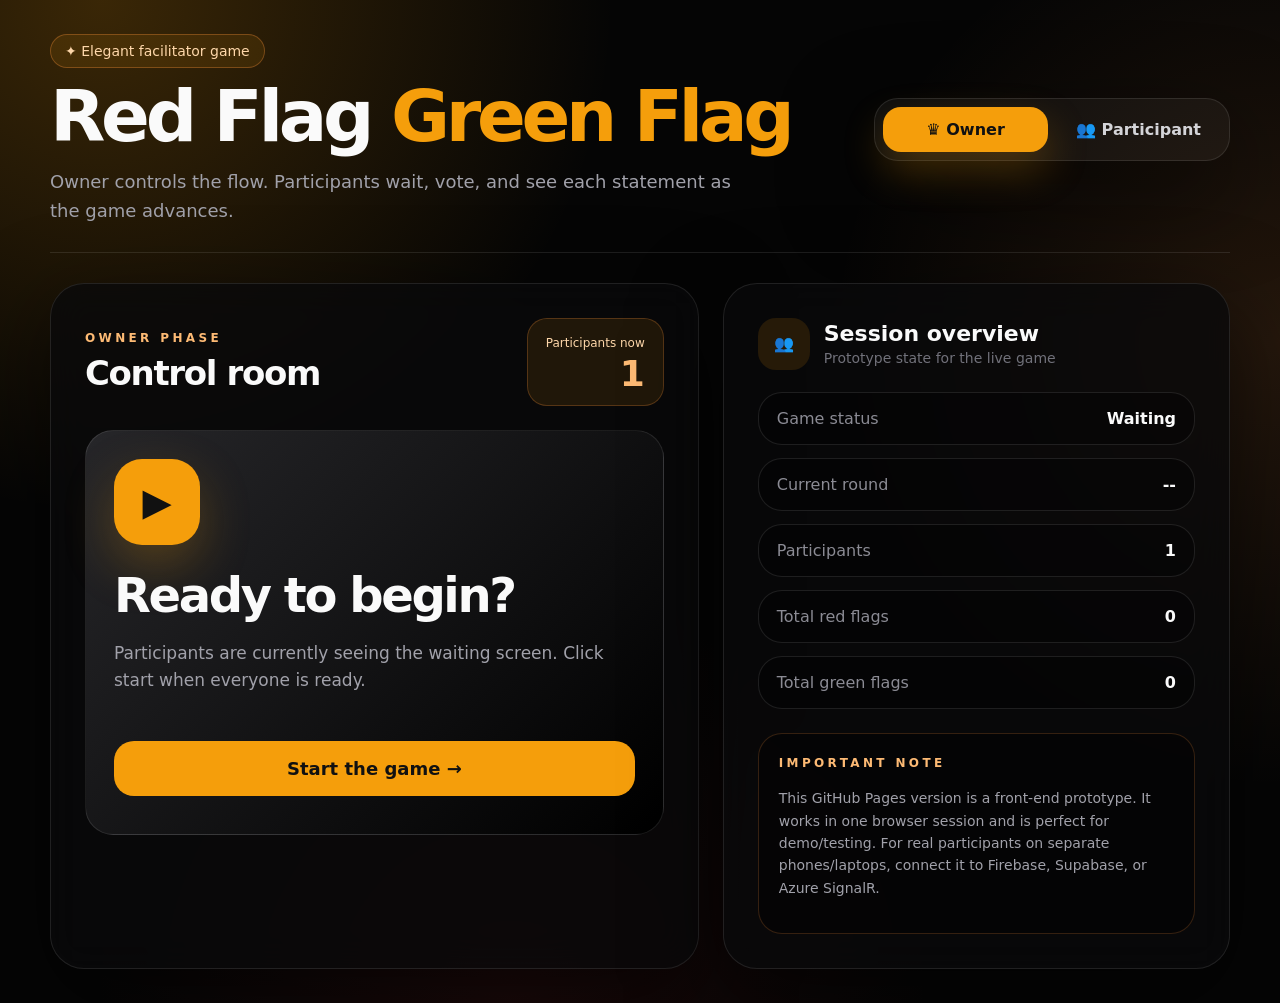
==== index.html @ e6a12ac9 "Add files via upload" ====
<!doctype html>
<html lang="en">
<head>
  <meta charset="UTF-8" />
  <meta name="viewport" content="width=device-width, initial-scale=1.0" />
  <title>Red Flag Green Flag Game</title>
  <meta name="description" content="Elegant red flag green flag facilitator game for owner and participants." />
  <style>
    :root {
      --black: #050505;
      --black-2: #0b0b0f;
      --card: rgba(24, 24, 27, 0.76);
      --border: rgba(255,255,255,0.10);
      --muted: #a1a1aa;
      --text: #fafafa;
      --orange: #f59e0b;
      --orange-2: #fb923c;
      --red: #ef4444;
      --green: #10b981;
      --shadow: 0 30px 90px rgba(0,0,0,.55);
      font-family: Inter, ui-sans-serif, system-ui, -apple-system, BlinkMacSystemFont, "Segoe UI", sans-serif;
    }

    * { box-sizing: border-box; }
    body {
      margin: 0;
      min-height: 100vh;
      color: var(--text);
      background:
        radial-gradient(circle at 8% 0%, rgba(245, 158, 11, .22), transparent 32rem),
        radial-gradient(circle at 100% 34%, rgba(251, 146, 60, .13), transparent 28rem),
        radial-gradient(circle at 40% 100%, rgba(127, 29, 29, .18), transparent 26rem),
        var(--black);
      overflow-x: hidden;
    }

    .shell { width: min(1180px, calc(100% - 32px)); margin: 0 auto; padding: 34px 0; }
    .header {
      display: flex; align-items: center; justify-content: space-between; gap: 24px;
      padding-bottom: 26px; border-bottom: 1px solid var(--border);
    }
    .eyebrow {
      display: inline-flex; align-items: center; gap: 8px; border: 1px solid rgba(251,146,60,.32);
      background: rgba(245,158,11,.10); color: #fed7aa; padding: 8px 14px; border-radius: 999px;
      font-size: 14px; margin-bottom: 14px;
    }
    h1 { margin: 0; font-size: clamp(38px, 6vw, 72px); line-height: .95; letter-spacing: -0.06em; }
    h1 span, .orange { color: var(--orange); }
    .subtitle { max-width: 710px; color: var(--muted); font-size: 18px; line-height: 1.6; margin: 18px 0 0; }

    .role-switch { display: grid; grid-template-columns: 1fr 1fr; gap: 8px; padding: 8px; border: 1px solid var(--border); background: rgba(255,255,255,.04); border-radius: 24px; box-shadow: var(--shadow); }
    button { font: inherit; }
    .role-btn { border: 0; color: #d4d4d8; cursor: pointer; padding: 13px 20px; border-radius: 18px; background: transparent; font-weight: 800; transition: .2s ease; }
    .role-btn.active { background: var(--orange); color: #111; box-shadow: 0 18px 40px rgba(245,158,11,.26); }
    .role-btn:not(.active):hover { background: rgba(255,255,255,.085); }

    .grid { display: grid; grid-template-columns: 1.1fr .86fr; gap: 24px; padding-top: 30px; }
    .panel, .side { border: 1px solid var(--border); background: rgba(9,9,11,.78); backdrop-filter: blur(18px); border-radius: 34px; box-shadow: var(--shadow); padding: clamp(22px, 3vw, 34px); }
    .panel-top { display: flex; align-items: center; justify-content: space-between; gap: 16px; margin-bottom: 24px; }
    .label { text-transform: uppercase; letter-spacing: .28em; color: #fdba74; font-size: 12px; font-weight: 800; }
    h2 { margin: 8px 0 0; font-size: 34px; letter-spacing: -.04em; }
    .count-box { border: 1px solid rgba(251,146,60,.25); background: rgba(245,158,11,.10); border-radius: 20px; padding: 13px 18px; text-align: right; min-width: 130px; }
    .count-box small { color:#fed7aa; font-size:12px; }
    .count-box strong { display:block; color:#fdba74; font-size:36px; line-height:1; margin-top:5px; }

    .stage { min-height: 405px; border: 1px solid var(--border); background: linear-gradient(135deg, rgba(39,39,42,.98), rgba(0,0,0,.95)); border-radius: 28px; padding: 28px; }
    .center { display:flex; flex-direction:column; align-items:center; justify-content:center; text-align:center; }
    .icon-tile { width: 86px; height: 86px; border-radius: 28px; display:grid; place-items:center; background: rgba(245,158,11,.13); border:1px solid rgba(251,146,60,.28); color:#fdba74; font-size: 38px; margin-bottom: 22px; }
    .play-tile { background: var(--orange); color: #111; border: 0; box-shadow: 0 20px 50px rgba(245,158,11,.25); }
    .stage h3 { margin: 0; font-size: clamp(30px, 4vw, 48px); letter-spacing: -.05em; }
    .stage p { color: var(--muted); line-height: 1.6; font-size: 17px; }
    .primary, .ghost { width: 100%; display:inline-flex; align-items:center; justify-content:center; gap:10px; cursor:pointer; border-radius:20px; padding: 17px 22px; font-weight: 900; font-size:18px; transition:.2s ease; }
    .primary { background: var(--orange); color:#111; border:0; margin-top: 30px; }
    .primary:hover { background:#fbbf24; transform: translateY(-1px); box-shadow: 0 20px 50px rgba(245,158,11,.25); }
    .ghost { margin-top: 22px; background: rgba(245,158,11,.09); color:#fed7aa; border:1px solid rgba(251,146,60,.34); }
    .ghost:hover { background: var(--orange); color:#111; }

    .round-row { display:flex; align-items:center; justify-content:space-between; gap:12px; margin-bottom:18px; }
    .pill { border-radius:999px; background: rgba(255,255,255,.08); color:#d4d4d8; padding: 9px 14px; font-size:14px; }
    .pill.orange { border:1px solid rgba(251,146,60,.28); background:rgba(245,158,11,.09); color:#fed7aa; }
    .statement { border:1px solid rgba(251,146,60,.20); background:#030303; border-radius:26px; padding:26px; box-shadow: inset 0 1px 30px rgba(245,158,11,.06); }
    .statement h3 { margin-top: 12px; font-size: clamp(25px, 3vw, 36px); line-height:1.15; }

    .vote-grid { display:grid; grid-template-columns: 1fr 1fr; gap:16px; margin-top: 20px; }
    .flag-btn, .metric, .result-card, .info-row, .join-card { border:1px solid var(--border); background: rgba(255,255,255,.035); border-radius:24px; padding:20px; }
    .flag-btn { text-align:left; color:white; cursor:pointer; transition:.2s ease; min-height:170px; }
    .flag-btn:hover:not(:disabled) { border-color:rgba(251,146,60,.45); background:rgba(245,158,11,.10); transform: translateY(-2px); }
    .flag-btn:disabled { cursor:not-allowed; opacity:.76; }
    .flag-btn.selected-red { border-color: rgba(248,113,113,.65); background: rgba(239,68,68,.18); box-shadow:0 20px 50px rgba(127,29,29,.22); opacity:1; }
    .flag-btn.selected-green { border-color: rgba(52,211,153,.65); background: rgba(16,185,129,.18); box-shadow:0 20px 50px rgba(6,95,70,.22); opacity:1; }
    .flag-icon { width:55px; height:55px; display:grid; place-items:center; border-radius:18px; margin-bottom:16px; font-size:27px; }
    .red .flag-icon { color:#fca5a5; background:rgba(239,68,68,.14); }
    .green .flag-icon { color:#6ee7b7; background:rgba(16,185,129,.14); }
    .flag-btn strong { display:block; font-size:25px; }
    .flag-btn small { display:block; color: var(--muted); margin-top:8px; line-height:1.5; }

    .bar { height:12px; background:rgba(255,255,255,.10); border-radius:999px; overflow:hidden; margin-top:12px; }
    .bar div { height:100%; border-radius:999px; transition: width .25s ease; }
    .bar .red-fill { background:var(--red); }
    .bar .green-fill { background:var(--green); }
    .metric-top { display:flex; justify-content:space-between; align-items:center; font-weight:800; }
    .metric-top strong { font-size:29px; }

    .join-card { margin-bottom: 22px; }
    .join-card label { display:block; color:var(--muted); font-size:14px; margin-bottom:9px; }
    .join-row { display:flex; gap:10px; }
    input { min-width: 0; flex:1; border-radius:18px; border:1px solid var(--border); outline:0; color:white; background:black; padding:14px 16px; font:inherit; }
    input:focus { border-color: rgba(251,146,60,.45); box-shadow: 0 0 0 4px rgba(245,158,11,.15); }
    .join-row button { border:0; border-radius:18px; background:var(--orange); color:#111; font-weight:900; padding:0 18px; cursor:pointer; }
    .notice { margin-top:18px; border:1px solid rgba(251,146,60,.20); background:rgba(245,158,11,.10); color:#ffedd5; padding:14px; border-radius:20px; text-align:center; }

    .result-grid { display:grid; grid-template-columns: 1fr 1fr; gap:18px; margin-top:26px; }
    .result-card.red { border-color:rgba(248,113,113,.22); background:rgba(239,68,68,.10); }
    .result-card.green { border-color:rgba(52,211,153,.22); background:rgba(16,185,129,.10); }
    .percent { font-size: clamp(52px, 7vw, 82px); line-height:1; font-weight:1000; letter-spacing:-.08em; margin:12px 0; }
    .red .percent { color:#fca5a5; }
    .green .percent { color:#6ee7b7; }

    .side h3 { margin: 0; font-size: 22px; }
    .side-title { display:flex; gap:14px; align-items:center; margin-bottom:22px; }
    .side-icon { width:52px; height:52px; border-radius:18px; display:grid; place-items:center; color:#fdba74; background:rgba(245,158,11,.13); }
    .info { display:grid; gap:13px; }
    .info-row { display:flex; justify-content:space-between; gap:14px; align-items:center; padding:16px 18px; background:rgba(0,0,0,.30); }
    .info-row span:first-child { color:#8b8b94; }
    .info-row span:last-child { font-weight:900; }
    .note { margin-top:24px; border:1px solid rgba(251,146,60,.20); background:rgba(0,0,0,.35); border-radius:24px; padding:20px; color:var(--muted); line-height:1.6; font-size:14px; }
    .hidden { display:none !important; }

    @media (max-width: 900px) {
      .header, .grid { grid-template-columns: 1fr; display:grid; }
      .role-switch { width:100%; }
      .vote-grid, .result-grid { grid-template-columns:1fr; }
      .round-row { flex-direction:column; align-items:flex-start; }
    }
  </style>
</head>
<body>
  <main class="shell">
    <header class="header">
      <div>
        <div class="eyebrow">✦ Elegant facilitator game</div>
        <h1>Red Flag <span>Green Flag</span></h1>
        <p class="subtitle">Owner controls the flow. Participants wait, vote, and see each statement as the game advances.</p>
      </div>
      <div class="role-switch" aria-label="Choose view">
        <button id="ownerRole" class="role-btn active" type="button">♛ Owner</button>
        <button id="participantRole" class="role-btn" type="button">👥 Participant</button>
      </div>
    </header>

    <section class="grid">
      <section class="panel">
        <div class="panel-top">
          <div>
            <div id="phaseLabel" class="label">Owner phase</div>
            <h2 id="phaseTitle">Control room</h2>
          </div>
          <div class="count-box">
            <small>Participants now</small>
            <strong id="participantCount">1</strong>
          </div>
        </div>

        <div id="ownerView">
          <div id="ownerWaiting" class="stage">
            <div class="icon-tile play-tile">▶</div>
            <h3>Ready to begin?</h3>
            <p>Participants are currently seeing the waiting screen. Click start when everyone is ready.</p>
            <button id="startBtn" class="primary" type="button">Start the game →</button>
          </div>

          <div id="ownerPlaying" class="stage hidden"></div>
          <div id="ownerResults" class="stage hidden"></div>
        </div>

        <div id="participantView" class="hidden">
          <div class="join-card">
            <label for="participantName">Participant name</label>
            <div class="join-row">
              <input id="participantName" value="Participant 1" placeholder="Enter your name" />
              <button id="joinBtn" type="button">Join</button>
            </div>
          </div>

          <div id="participantWaiting" class="stage center">
            <div class="icon-tile">⚑</div>
            <h3>Wait to start the game</h3>
            <p>The owner will start shortly. Keep this screen open and get ready to vote.</p>
          </div>

          <div id="participantPlaying" class="stage hidden"></div>
          <div id="participantResults" class="stage hidden"></div>
        </div>
      </section>

      <aside class="side">
        <div class="side-title">
          <div class="side-icon">👥</div>
          <div>
            <h3>Session overview</h3>
            <p style="margin:4px 0 0;color:#71717a;font-size:14px;">Prototype state for the live game</p>
          </div>
        </div>
        <div class="info">
          <div class="info-row"><span>Game status</span><span id="statusText">Waiting</span></div>
          <div class="info-row"><span>Current round</span><span id="roundText">--</span></div>
          <div class="info-row"><span>Participants</span><span id="sideParticipants">1</span></div>
          <div class="info-row"><span>Total red flags</span><span id="totalRed">0</span></div>
          <div class="info-row"><span>Total green flags</span><span id="totalGreen">0</span></div>
        </div>
        <div class="note">
          <div class="label">Important note</div>
          <p>This GitHub Pages version is a front-end prototype. It works in one browser session and is perfect for demo/testing. For real participants on separate phones/laptops, connect it to Firebase, Supabase, or Azure SignalR.</p>
        </div>
      </aside>
    </section>
  </main>

  <script>
    const statements = [
      "A teammate consistently delivers great work, but rarely communicates progress until the deadline.",
      "A customer asks for a shortcut that saves time but skips an important quality check.",
      "A participant dominates the discussion and answers before others get a chance to speak.",
      "A project is moving fast, but the team has not documented the key decisions yet."
    ];

    const state = {
      role: "owner",
      phase: "waiting",
      currentIndex: 0,
      participants: [{ id: 1, name: "Participant 1", active: true }],
      activeParticipantId: 1,
      votes: statements.map(() => ({ red: 0, green: 0 })),
      votedRounds: {}
    };

    const $ = (id) => document.getElementById(id);

    function totals() {
      return state.votes.reduce((acc, round) => {
        acc.red += round.red;
        acc.green += round.green;
        return acc;
      }, { red: 0, green: 0 });
    }

    function currentVote() { return state.votes[state.currentIndex] || { red: 0, green: 0 }; }
    function voteKey() { return `${state.activeParticipantId}-${state.currentIndex}`; }
    function hasVoted() { return Boolean(state.votedRounds[voteKey()]); }
    function activeParticipants() { return state.participants.filter(p => p.active).length; }
    function pct(value, total) { return total ? Math.round((value / total) * 100) : 0; }

    function setRole(role) {
      state.role = role;
      $("ownerRole").classList.toggle("active", role === "owner");
      $("participantRole").classList.toggle("active", role === "participant");
      render();
    }

    function startGame() {
      state.phase = "playing";
      state.currentIndex = 0;
      state.votes = statements.map(() => ({ red: 0, green: 0 }));
      state.votedRounds = {};
      render();
    }

    function nextStep() {
      if (state.currentIndex < statements.length - 1) state.currentIndex += 1;
      else state.phase = "results";
      render();
    }

    function resetGame() {
      state.phase = "waiting";
      state.currentIndex = 0;
      state.votes = statements.map(() => ({ red: 0, green: 0 }));
      state.votedRounds = {};
      render();
    }

    function joinGame() {
      const input = $("participantName");
      const cleanName = (input.value || "").trim() || `Participant ${state.participants.length + 1}`;
      const existing = state.participants.find(p => p.name.toLowerCase() === cleanName.toLowerCase());
      if (existing) state.activeParticipantId = existing.id;
      else {
        const newParticipant = { id: Date.now(), name: cleanName, active: true };
        state.participants.push(newParticipant);
        state.activeParticipantId = newParticipant.id;
      }
      input.value = cleanName;
      render();
    }

    function submitVote(flag) {
      if (state.phase !== "playing" || hasVoted()) return;
      state.votes[state.currentIndex][flag] += 1;
      state.votedRounds[voteKey()] = flag;
      render();
    }

    function statementCard() {
      return `<div class="statement"><div class="label">Statement</div><h3>${statements[state.currentIndex]}</h3></div>`;
    }

    function metric(color, label, value, total) {
      const width = pct(value, total || 1);
      return `<div class="metric"><div class="metric-top"><span>${label}</span><strong>${value}</strong></div><div class="bar"><div class="${color}-fill" style="width:${width}%"></div></div></div>`;
    }

    function resultsHtml(includeReset) {
      const t = totals();
      const totalVotes = t.red + t.green;
      const redPercent = pct(t.red, totalVotes);
      const greenPercent = totalVotes ? 100 - redPercent : 0;
      return `
        <div class="label">Final result</div>
        <h3>Flag percentages</h3>
        <div class="result-grid">
          <div class="result-card red"><p>Red flags</p><div class="percent">${redPercent}%</div><small>${t.red} total votes</small></div>
          <div class="result-card green"><p>Green flags</p><div class="percent">${greenPercent}%</div><small>${t.green} total votes</small></div>
        </div>
        ${includeReset ? '<button class="primary" onclick="resetGame()" type="button">↻ Reset game</button>' : ''}
      `;
    }

    function renderOwnerPlaying() {
      const cv = currentVote();
      const totalRoundVotes = cv.red + cv.green;
      $("ownerPlaying").innerHTML = `
        <div class="round-row"><span class="pill">Statement ${state.currentIndex + 1} of ${statements.length}</span><span class="pill orange">Live votes: ${totalRoundVotes}</span></div>
        ${statementCard()}
        <div class="vote-grid">
          ${metric("red", "Red flags", cv.red, Math.max(1, totalRoundVotes))}
          ${metric("green", "Green flags", cv.green, Math.max(1, totalRoundVotes))}
        </div>
        <button class="ghost" onclick="nextStep()" type="button">${state.currentIndex === statements.length - 1 ? "Show final percentages" : "Next statement"} →</button>
      `;
    }

    function renderParticipantPlaying() {
      const selected = state.votedRounds[voteKey()];
      $("participantPlaying").innerHTML = `
        <div class="round-row"><span class="pill">Statement ${state.currentIndex + 1} of ${statements.length}</span></div>
        ${statementCard()}
        <div class="vote-grid">
          <button class="flag-btn red ${selected === "red" ? "selected-red" : ""}" ${hasVoted() ? "disabled" : ""} onclick="submitVote('red')" type="button"><div class="flag-icon">⚑</div><strong>Red Flag</strong><small>Choose this if the statement feels like a risk or warning sign.</small></button>
          <button class="flag-btn green ${selected === "green" ? "selected-green" : ""}" ${hasVoted() ? "disabled" : ""} onclick="submitVote('green')" type="button"><div class="flag-icon">⚑</div><strong>Green Flag</strong><small>Choose this if the statement feels like a healthy or positive signal.</small></button>
        </div>
        ${hasVoted() ? '<div class="notice">Vote submitted. Waiting for the owner to move next.</div>' : ''}
      `;
    }

    function render() {
      const isOwner = state.role === "owner";
      $("ownerView").classList.toggle("hidden", !isOwner);
      $("participantView").classList.toggle("hidden", isOwner);
      $("phaseLabel").textContent = isOwner ? "Owner phase" : "Participant phase";
      $("phaseTitle").textContent = isOwner ? "Control room" : "Player screen";

      ["ownerWaiting", "ownerPlaying", "ownerResults", "participantWaiting", "participantPlaying", "participantResults"].forEach(id => $(id).classList.add("hidden"));

      if (isOwner) {
        if (state.phase === "waiting") $("ownerWaiting").classList.remove("hidden");
        if (state.phase === "playing") { renderOwnerPlaying(); $("ownerPlaying").classList.remove("hidden"); }
        if (state.phase === "results") { $("ownerResults").innerHTML = resultsHtml(true); $("ownerResults").classList.remove("hidden"); }
      } else {
        if (state.phase === "waiting") $("participantWaiting").classList.remove("hidden");
        if (state.phase === "playing") { renderParticipantPlaying(); $("participantPlaying").classList.remove("hidden"); }
        if (state.phase === "results") { $("participantResults").innerHTML = resultsHtml(false); $("participantResults").classList.remove("hidden"); }
      }

      const t = totals();
      $("participantCount").textContent = activeParticipants();
      $("sideParticipants").textContent = activeParticipants();
      $("totalRed").textContent = t.red;
      $("totalGreen").textContent = t.green;
      $("statusText").textContent = state.phase === "waiting" ? "Waiting" : state.phase === "playing" ? "In progress" : "Results";
      $("roundText").textContent = state.phase === "playing" ? `${state.currentIndex + 1} / ${statements.length}` : "--";
    }

    $("ownerRole").addEventListener("click", () => setRole("owner"));
    $("participantRole").addEventListener("click", () => setRole("participant"));
    $("startBtn").addEventListener("click", startGame);
    $("joinBtn").addEventListener("click", joinGame);
    $("participantName").addEventListener("keydown", (event) => { if (event.key === "Enter") joinGame(); });
    render();
  </script>
</body>
</html>
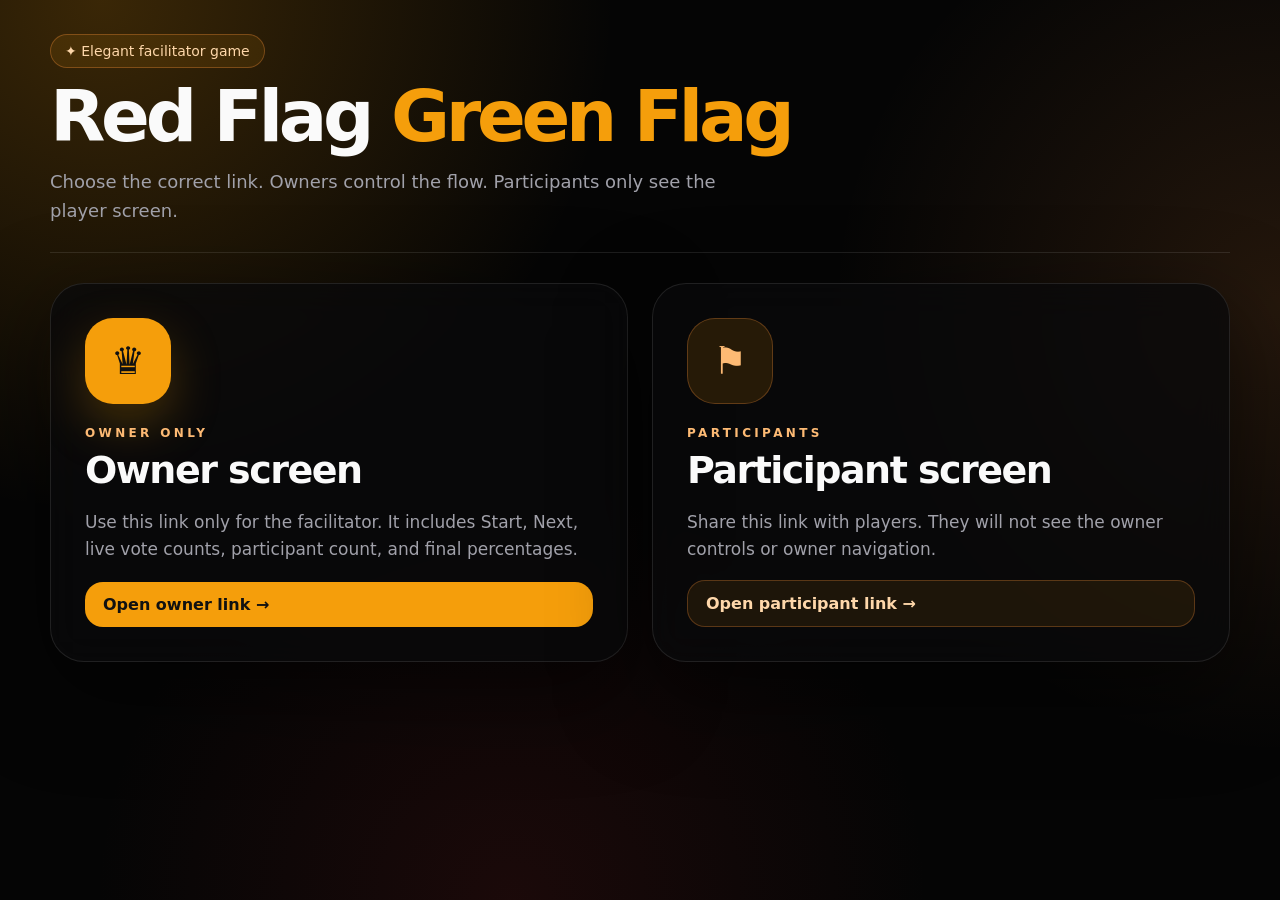
==== commit 7f457c19: "Add files via upload" ====
--- a/index.html
+++ b/index.html
@@ -4,135 +4,8 @@
   <meta charset="UTF-8" />
   <meta name="viewport" content="width=device-width, initial-scale=1.0" />
   <title>Red Flag Green Flag Game</title>
-  <meta name="description" content="Elegant red flag green flag facilitator game for owner and participants." />
-  <style>
-    :root {
-      --black: #050505;
-      --black-2: #0b0b0f;
-      --card: rgba(24, 24, 27, 0.76);
-      --border: rgba(255,255,255,0.10);
-      --muted: #a1a1aa;
-      --text: #fafafa;
-      --orange: #f59e0b;
-      --orange-2: #fb923c;
-      --red: #ef4444;
-      --green: #10b981;
-      --shadow: 0 30px 90px rgba(0,0,0,.55);
-      font-family: Inter, ui-sans-serif, system-ui, -apple-system, BlinkMacSystemFont, "Segoe UI", sans-serif;
-    }
-
-    * { box-sizing: border-box; }
-    body {
-      margin: 0;
-      min-height: 100vh;
-      color: var(--text);
-      background:
-        radial-gradient(circle at 8% 0%, rgba(245, 158, 11, .22), transparent 32rem),
-        radial-gradient(circle at 100% 34%, rgba(251, 146, 60, .13), transparent 28rem),
-        radial-gradient(circle at 40% 100%, rgba(127, 29, 29, .18), transparent 26rem),
-        var(--black);
-      overflow-x: hidden;
-    }
-
-    .shell { width: min(1180px, calc(100% - 32px)); margin: 0 auto; padding: 34px 0; }
-    .header {
-      display: flex; align-items: center; justify-content: space-between; gap: 24px;
-      padding-bottom: 26px; border-bottom: 1px solid var(--border);
-    }
-    .eyebrow {
-      display: inline-flex; align-items: center; gap: 8px; border: 1px solid rgba(251,146,60,.32);
-      background: rgba(245,158,11,.10); color: #fed7aa; padding: 8px 14px; border-radius: 999px;
-      font-size: 14px; margin-bottom: 14px;
-    }
-    h1 { margin: 0; font-size: clamp(38px, 6vw, 72px); line-height: .95; letter-spacing: -0.06em; }
-    h1 span, .orange { color: var(--orange); }
-    .subtitle { max-width: 710px; color: var(--muted); font-size: 18px; line-height: 1.6; margin: 18px 0 0; }
-
-    .role-switch { display: grid; grid-template-columns: 1fr 1fr; gap: 8px; padding: 8px; border: 1px solid var(--border); background: rgba(255,255,255,.04); border-radius: 24px; box-shadow: var(--shadow); }
-    button { font: inherit; }
-    .role-btn { border: 0; color: #d4d4d8; cursor: pointer; padding: 13px 20px; border-radius: 18px; background: transparent; font-weight: 800; transition: .2s ease; }
-    .role-btn.active { background: var(--orange); color: #111; box-shadow: 0 18px 40px rgba(245,158,11,.26); }
-    .role-btn:not(.active):hover { background: rgba(255,255,255,.085); }
-
-    .grid { display: grid; grid-template-columns: 1.1fr .86fr; gap: 24px; padding-top: 30px; }
-    .panel, .side { border: 1px solid var(--border); background: rgba(9,9,11,.78); backdrop-filter: blur(18px); border-radius: 34px; box-shadow: var(--shadow); padding: clamp(22px, 3vw, 34px); }
-    .panel-top { display: flex; align-items: center; justify-content: space-between; gap: 16px; margin-bottom: 24px; }
-    .label { text-transform: uppercase; letter-spacing: .28em; color: #fdba74; font-size: 12px; font-weight: 800; }
-    h2 { margin: 8px 0 0; font-size: 34px; letter-spacing: -.04em; }
-    .count-box { border: 1px solid rgba(251,146,60,.25); background: rgba(245,158,11,.10); border-radius: 20px; padding: 13px 18px; text-align: right; min-width: 130px; }
-    .count-box small { color:#fed7aa; font-size:12px; }
-    .count-box strong { display:block; color:#fdba74; font-size:36px; line-height:1; margin-top:5px; }
-
-    .stage { min-height: 405px; border: 1px solid var(--border); background: linear-gradient(135deg, rgba(39,39,42,.98), rgba(0,0,0,.95)); border-radius: 28px; padding: 28px; }
-    .center { display:flex; flex-direction:column; align-items:center; justify-content:center; text-align:center; }
-    .icon-tile { width: 86px; height: 86px; border-radius: 28px; display:grid; place-items:center; background: rgba(245,158,11,.13); border:1px solid rgba(251,146,60,.28); color:#fdba74; font-size: 38px; margin-bottom: 22px; }
-    .play-tile { background: var(--orange); color: #111; border: 0; box-shadow: 0 20px 50px rgba(245,158,11,.25); }
-    .stage h3 { margin: 0; font-size: clamp(30px, 4vw, 48px); letter-spacing: -.05em; }
-    .stage p { color: var(--muted); line-height: 1.6; font-size: 17px; }
-    .primary, .ghost { width: 100%; display:inline-flex; align-items:center; justify-content:center; gap:10px; cursor:pointer; border-radius:20px; padding: 17px 22px; font-weight: 900; font-size:18px; transition:.2s ease; }
-    .primary { background: var(--orange); color:#111; border:0; margin-top: 30px; }
-    .primary:hover { background:#fbbf24; transform: translateY(-1px); box-shadow: 0 20px 50px rgba(245,158,11,.25); }
-    .ghost { margin-top: 22px; background: rgba(245,158,11,.09); color:#fed7aa; border:1px solid rgba(251,146,60,.34); }
-    .ghost:hover { background: var(--orange); color:#111; }
-
-    .round-row { display:flex; align-items:center; justify-content:space-between; gap:12px; margin-bottom:18px; }
-    .pill { border-radius:999px; background: rgba(255,255,255,.08); color:#d4d4d8; padding: 9px 14px; font-size:14px; }
-    .pill.orange { border:1px solid rgba(251,146,60,.28); background:rgba(245,158,11,.09); color:#fed7aa; }
-    .statement { border:1px solid rgba(251,146,60,.20); background:#030303; border-radius:26px; padding:26px; box-shadow: inset 0 1px 30px rgba(245,158,11,.06); }
-    .statement h3 { margin-top: 12px; font-size: clamp(25px, 3vw, 36px); line-height:1.15; }
-
-    .vote-grid { display:grid; grid-template-columns: 1fr 1fr; gap:16px; margin-top: 20px; }
-    .flag-btn, .metric, .result-card, .info-row, .join-card { border:1px solid var(--border); background: rgba(255,255,255,.035); border-radius:24px; padding:20px; }
-    .flag-btn { text-align:left; color:white; cursor:pointer; transition:.2s ease; min-height:170px; }
-    .flag-btn:hover:not(:disabled) { border-color:rgba(251,146,60,.45); background:rgba(245,158,11,.10); transform: translateY(-2px); }
-    .flag-btn:disabled { cursor:not-allowed; opacity:.76; }
-    .flag-btn.selected-red { border-color: rgba(248,113,113,.65); background: rgba(239,68,68,.18); box-shadow:0 20px 50px rgba(127,29,29,.22); opacity:1; }
-    .flag-btn.selected-green { border-color: rgba(52,211,153,.65); background: rgba(16,185,129,.18); box-shadow:0 20px 50px rgba(6,95,70,.22); opacity:1; }
-    .flag-icon { width:55px; height:55px; display:grid; place-items:center; border-radius:18px; margin-bottom:16px; font-size:27px; }
-    .red .flag-icon { color:#fca5a5; background:rgba(239,68,68,.14); }
-    .green .flag-icon { color:#6ee7b7; background:rgba(16,185,129,.14); }
-    .flag-btn strong { display:block; font-size:25px; }
-    .flag-btn small { display:block; color: var(--muted); margin-top:8px; line-height:1.5; }
-
-    .bar { height:12px; background:rgba(255,255,255,.10); border-radius:999px; overflow:hidden; margin-top:12px; }
-    .bar div { height:100%; border-radius:999px; transition: width .25s ease; }
-    .bar .red-fill { background:var(--red); }
-    .bar .green-fill { background:var(--green); }
-    .metric-top { display:flex; justify-content:space-between; align-items:center; font-weight:800; }
-    .metric-top strong { font-size:29px; }
-
-    .join-card { margin-bottom: 22px; }
-    .join-card label { display:block; color:var(--muted); font-size:14px; margin-bottom:9px; }
-    .join-row { display:flex; gap:10px; }
-    input { min-width: 0; flex:1; border-radius:18px; border:1px solid var(--border); outline:0; color:white; background:black; padding:14px 16px; font:inherit; }
-    input:focus { border-color: rgba(251,146,60,.45); box-shadow: 0 0 0 4px rgba(245,158,11,.15); }
-    .join-row button { border:0; border-radius:18px; background:var(--orange); color:#111; font-weight:900; padding:0 18px; cursor:pointer; }
-    .notice { margin-top:18px; border:1px solid rgba(251,146,60,.20); background:rgba(245,158,11,.10); color:#ffedd5; padding:14px; border-radius:20px; text-align:center; }
-
-    .result-grid { display:grid; grid-template-columns: 1fr 1fr; gap:18px; margin-top:26px; }
-    .result-card.red { border-color:rgba(248,113,113,.22); background:rgba(239,68,68,.10); }
-    .result-card.green { border-color:rgba(52,211,153,.22); background:rgba(16,185,129,.10); }
-    .percent { font-size: clamp(52px, 7vw, 82px); line-height:1; font-weight:1000; letter-spacing:-.08em; margin:12px 0; }
-    .red .percent { color:#fca5a5; }
-    .green .percent { color:#6ee7b7; }
-
-    .side h3 { margin: 0; font-size: 22px; }
-    .side-title { display:flex; gap:14px; align-items:center; margin-bottom:22px; }
-    .side-icon { width:52px; height:52px; border-radius:18px; display:grid; place-items:center; color:#fdba74; background:rgba(245,158,11,.13); }
-    .info { display:grid; gap:13px; }
-    .info-row { display:flex; justify-content:space-between; gap:14px; align-items:center; padding:16px 18px; background:rgba(0,0,0,.30); }
-    .info-row span:first-child { color:#8b8b94; }
-    .info-row span:last-child { font-weight:900; }
-    .note { margin-top:24px; border:1px solid rgba(251,146,60,.20); background:rgba(0,0,0,.35); border-radius:24px; padding:20px; color:var(--muted); line-height:1.6; font-size:14px; }
-    .hidden { display:none !important; }
-
-    @media (max-width: 900px) {
-      .header, .grid { grid-template-columns: 1fr; display:grid; }
-      .role-switch { width:100%; }
-      .vote-grid, .result-grid { grid-template-columns:1fr; }
-      .round-row { flex-direction:column; align-items:flex-start; }
-    }
-  </style>
+  <meta name="description" content="Elegant red flag green flag facilitator game." />
+  <link rel="stylesheet" href="styles.css" />
 </head>
 <body>
   <main class="shell">
@@ -140,252 +13,31 @@
       <div>
         <div class="eyebrow">✦ Elegant facilitator game</div>
         <h1>Red Flag <span>Green Flag</span></h1>
-        <p class="subtitle">Owner controls the flow. Participants wait, vote, and see each statement as the game advances.</p>
-      </div>
-      <div class="role-switch" aria-label="Choose view">
-        <button id="ownerRole" class="role-btn active" type="button">♛ Owner</button>
-        <button id="participantRole" class="role-btn" type="button">👥 Participant</button>
+        <p class="subtitle">Choose the correct link. Owners control the flow. Participants only see the player screen.</p>
       </div>
     </header>
 
-    <section class="grid">
-      <section class="panel">
-        <div class="panel-top">
-          <div>
-            <div id="phaseLabel" class="label">Owner phase</div>
-            <h2 id="phaseTitle">Control room</h2>
-          </div>
-          <div class="count-box">
-            <small>Participants now</small>
-            <strong id="participantCount">1</strong>
-          </div>
+    <section class="home-grid">
+      <article class="home-card">
+        <div>
+          <div class="icon-tile play-tile">♛</div>
+          <div class="label">Owner only</div>
+          <h2>Owner screen</h2>
+          <p>Use this link only for the facilitator. It includes Start, Next, live vote counts, participant count, and final percentages.</p>
         </div>
+        <a class="nav-link primary" href="owner.html">Open owner link →</a>
+      </article>
 
-        <div id="ownerView">
-          <div id="ownerWaiting" class="stage">
-            <div class="icon-tile play-tile">▶</div>
-            <h3>Ready to begin?</h3>
-            <p>Participants are currently seeing the waiting screen. Click start when everyone is ready.</p>
-            <button id="startBtn" class="primary" type="button">Start the game →</button>
-          </div>
-
-          <div id="ownerPlaying" class="stage hidden"></div>
-          <div id="ownerResults" class="stage hidden"></div>
+      <article class="home-card">
+        <div>
+          <div class="icon-tile">⚑</div>
+          <div class="label">Participants</div>
+          <h2>Participant screen</h2>
+          <p>Share this link with players. They will not see the owner controls or owner navigation.</p>
         </div>
-
-        <div id="participantView" class="hidden">
-          <div class="join-card">
-            <label for="participantName">Participant name</label>
-            <div class="join-row">
-              <input id="participantName" value="Participant 1" placeholder="Enter your name" />
-              <button id="joinBtn" type="button">Join</button>
-            </div>
-          </div>
-
-          <div id="participantWaiting" class="stage center">
-            <div class="icon-tile">⚑</div>
-            <h3>Wait to start the game</h3>
-            <p>The owner will start shortly. Keep this screen open and get ready to vote.</p>
-          </div>
-
-          <div id="participantPlaying" class="stage hidden"></div>
-          <div id="participantResults" class="stage hidden"></div>
-        </div>
-      </section>
-
-      <aside class="side">
-        <div class="side-title">
-          <div class="side-icon">👥</div>
-          <div>
-            <h3>Session overview</h3>
-            <p style="margin:4px 0 0;color:#71717a;font-size:14px;">Prototype state for the live game</p>
-          </div>
-        </div>
-        <div class="info">
-          <div class="info-row"><span>Game status</span><span id="statusText">Waiting</span></div>
-          <div class="info-row"><span>Current round</span><span id="roundText">--</span></div>
-          <div class="info-row"><span>Participants</span><span id="sideParticipants">1</span></div>
-          <div class="info-row"><span>Total red flags</span><span id="totalRed">0</span></div>
-          <div class="info-row"><span>Total green flags</span><span id="totalGreen">0</span></div>
-        </div>
-        <div class="note">
-          <div class="label">Important note</div>
-          <p>This GitHub Pages version is a front-end prototype. It works in one browser session and is perfect for demo/testing. For real participants on separate phones/laptops, connect it to Firebase, Supabase, or Azure SignalR.</p>
-        </div>
-      </aside>
+        <a class="nav-link" href="participant.html">Open participant link →</a>
+      </article>
     </section>
   </main>
-
-  <script>
-    const statements = [
-      "A teammate consistently delivers great work, but rarely communicates progress until the deadline.",
-      "A customer asks for a shortcut that saves time but skips an important quality check.",
-      "A participant dominates the discussion and answers before others get a chance to speak.",
-      "A project is moving fast, but the team has not documented the key decisions yet."
-    ];
-
-    const state = {
-      role: "owner",
-      phase: "waiting",
-      currentIndex: 0,
-      participants: [{ id: 1, name: "Participant 1", active: true }],
-      activeParticipantId: 1,
-      votes: statements.map(() => ({ red: 0, green: 0 })),
-      votedRounds: {}
-    };
-
-    const $ = (id) => document.getElementById(id);
-
-    function totals() {
-      return state.votes.reduce((acc, round) => {
-        acc.red += round.red;
-        acc.green += round.green;
-        return acc;
-      }, { red: 0, green: 0 });
-    }
-
-    function currentVote() { return state.votes[state.currentIndex] || { red: 0, green: 0 }; }
-    function voteKey() { return `${state.activeParticipantId}-${state.currentIndex}`; }
-    function hasVoted() { return Boolean(state.votedRounds[voteKey()]); }
-    function activeParticipants() { return state.participants.filter(p => p.active).length; }
-    function pct(value, total) { return total ? Math.round((value / total) * 100) : 0; }
-
-    function setRole(role) {
-      state.role = role;
-      $("ownerRole").classList.toggle("active", role === "owner");
-      $("participantRole").classList.toggle("active", role === "participant");
-      render();
-    }
-
-    function startGame() {
-      state.phase = "playing";
-      state.currentIndex = 0;
-      state.votes = statements.map(() => ({ red: 0, green: 0 }));
-      state.votedRounds = {};
-      render();
-    }
-
-    function nextStep() {
-      if (state.currentIndex < statements.length - 1) state.currentIndex += 1;
-      else state.phase = "results";
-      render();
-    }
-
-    function resetGame() {
-      state.phase = "waiting";
-      state.currentIndex = 0;
-      state.votes = statements.map(() => ({ red: 0, green: 0 }));
-      state.votedRounds = {};
-      render();
-    }
-
-    function joinGame() {
-      const input = $("participantName");
-      const cleanName = (input.value || "").trim() || `Participant ${state.participants.length + 1}`;
-      const existing = state.participants.find(p => p.name.toLowerCase() === cleanName.toLowerCase());
-      if (existing) state.activeParticipantId = existing.id;
-      else {
-        const newParticipant = { id: Date.now(), name: cleanName, active: true };
-        state.participants.push(newParticipant);
-        state.activeParticipantId = newParticipant.id;
-      }
-      input.value = cleanName;
-      render();
-    }
-
-    function submitVote(flag) {
-      if (state.phase !== "playing" || hasVoted()) return;
-      state.votes[state.currentIndex][flag] += 1;
-      state.votedRounds[voteKey()] = flag;
-      render();
-    }
-
-    function statementCard() {
-      return `<div class="statement"><div class="label">Statement</div><h3>${statements[state.currentIndex]}</h3></div>`;
-    }
-
-    function metric(color, label, value, total) {
-      const width = pct(value, total || 1);
-      return `<div class="metric"><div class="metric-top"><span>${label}</span><strong>${value}</strong></div><div class="bar"><div class="${color}-fill" style="width:${width}%"></div></div></div>`;
-    }
-
-    function resultsHtml(includeReset) {
-      const t = totals();
-      const totalVotes = t.red + t.green;
-      const redPercent = pct(t.red, totalVotes);
-      const greenPercent = totalVotes ? 100 - redPercent : 0;
-      return `
-        <div class="label">Final result</div>
-        <h3>Flag percentages</h3>
-        <div class="result-grid">
-          <div class="result-card red"><p>Red flags</p><div class="percent">${redPercent}%</div><small>${t.red} total votes</small></div>
-          <div class="result-card green"><p>Green flags</p><div class="percent">${greenPercent}%</div><small>${t.green} total votes</small></div>
-        </div>
-        ${includeReset ? '<button class="primary" onclick="resetGame()" type="button">↻ Reset game</button>' : ''}
-      `;
-    }
-
-    function renderOwnerPlaying() {
-      const cv = currentVote();
-      const totalRoundVotes = cv.red + cv.green;
-      $("ownerPlaying").innerHTML = `
-        <div class="round-row"><span class="pill">Statement ${state.currentIndex + 1} of ${statements.length}</span><span class="pill orange">Live votes: ${totalRoundVotes}</span></div>
-        ${statementCard()}
-        <div class="vote-grid">
-          ${metric("red", "Red flags", cv.red, Math.max(1, totalRoundVotes))}
-          ${metric("green", "Green flags", cv.green, Math.max(1, totalRoundVotes))}
-        </div>
-        <button class="ghost" onclick="nextStep()" type="button">${state.currentIndex === statements.length - 1 ? "Show final percentages" : "Next statement"} →</button>
-      `;
-    }
-
-    function renderParticipantPlaying() {
-      const selected = state.votedRounds[voteKey()];
-      $("participantPlaying").innerHTML = `
-        <div class="round-row"><span class="pill">Statement ${state.currentIndex + 1} of ${statements.length}</span></div>
-        ${statementCard()}
-        <div class="vote-grid">
-          <button class="flag-btn red ${selected === "red" ? "selected-red" : ""}" ${hasVoted() ? "disabled" : ""} onclick="submitVote('red')" type="button"><div class="flag-icon">⚑</div><strong>Red Flag</strong><small>Choose this if the statement feels like a risk or warning sign.</small></button>
-          <button class="flag-btn green ${selected === "green" ? "selected-green" : ""}" ${hasVoted() ? "disabled" : ""} onclick="submitVote('green')" type="button"><div class="flag-icon">⚑</div><strong>Green Flag</strong><small>Choose this if the statement feels like a healthy or positive signal.</small></button>
-        </div>
-        ${hasVoted() ? '<div class="notice">Vote submitted. Waiting for the owner to move next.</div>' : ''}
-      `;
-    }
-
-    function render() {
-      const isOwner = state.role === "owner";
-      $("ownerView").classList.toggle("hidden", !isOwner);
-      $("participantView").classList.toggle("hidden", isOwner);
-      $("phaseLabel").textContent = isOwner ? "Owner phase" : "Participant phase";
-      $("phaseTitle").textContent = isOwner ? "Control room" : "Player screen";
-
-      ["ownerWaiting", "ownerPlaying", "ownerResults", "participantWaiting", "participantPlaying", "participantResults"].forEach(id => $(id).classList.add("hidden"));
-
-      if (isOwner) {
-        if (state.phase === "waiting") $("ownerWaiting").classList.remove("hidden");
-        if (state.phase === "playing") { renderOwnerPlaying(); $("ownerPlaying").classList.remove("hidden"); }
-        if (state.phase === "results") { $("ownerResults").innerHTML = resultsHtml(true); $("ownerResults").classList.remove("hidden"); }
-      } else {
-        if (state.phase === "waiting") $("participantWaiting").classList.remove("hidden");
-        if (state.phase === "playing") { renderParticipantPlaying(); $("participantPlaying").classList.remove("hidden"); }
-        if (state.phase === "results") { $("participantResults").innerHTML = resultsHtml(false); $("participantResults").classList.remove("hidden"); }
-      }
-
-      const t = totals();
-      $("participantCount").textContent = activeParticipants();
-      $("sideParticipants").textContent = activeParticipants();
-      $("totalRed").textContent = t.red;
-      $("totalGreen").textContent = t.green;
-      $("statusText").textContent = state.phase === "waiting" ? "Waiting" : state.phase === "playing" ? "In progress" : "Results";
-      $("roundText").textContent = state.phase === "playing" ? `${state.currentIndex + 1} / ${statements.length}` : "--";
-    }
-
-    $("ownerRole").addEventListener("click", () => setRole("owner"));
-    $("participantRole").addEventListener("click", () => setRole("participant"));
-    $("startBtn").addEventListener("click", startGame);
-    $("joinBtn").addEventListener("click", joinGame);
-    $("participantName").addEventListener("keydown", (event) => { if (event.key === "Enter") joinGame(); });
-    render();
-  </script>
 </body>
 </html>
--- a/styles.css
+++ b/styles.css
@@ -0,0 +1,125 @@
+:root {
+  --black: #050505;
+  --black-2: #0b0b0f;
+  --border: rgba(255,255,255,0.10);
+  --muted: #a1a1aa;
+  --text: #fafafa;
+  --orange: #f59e0b;
+  --orange-2: #fb923c;
+  --red: #ef4444;
+  --green: #10b981;
+  --shadow: 0 30px 90px rgba(0,0,0,.55);
+  font-family: Inter, ui-sans-serif, system-ui, -apple-system, BlinkMacSystemFont, "Segoe UI", sans-serif;
+}
+* { box-sizing: border-box; }
+body {
+  margin: 0;
+  min-height: 100vh;
+  color: var(--text);
+  background:
+    radial-gradient(circle at 8% 0%, rgba(245, 158, 11, .22), transparent 32rem),
+    radial-gradient(circle at 100% 34%, rgba(251, 146, 60, .13), transparent 28rem),
+    radial-gradient(circle at 40% 100%, rgba(127, 29, 29, .18), transparent 26rem),
+    var(--black);
+  overflow-x: hidden;
+}
+a { color: inherit; }
+.shell { width: min(1180px, calc(100% - 32px)); margin: 0 auto; padding: 34px 0; }
+.header {
+  display: flex; align-items: center; justify-content: space-between; gap: 24px;
+  padding-bottom: 26px; border-bottom: 1px solid var(--border);
+}
+.eyebrow {
+  display: inline-flex; align-items: center; gap: 8px; border: 1px solid rgba(251,146,60,.32);
+  background: rgba(245,158,11,.10); color: #fed7aa; padding: 8px 14px; border-radius: 999px;
+  font-size: 14px; margin-bottom: 14px;
+}
+h1 { margin: 0; font-size: clamp(38px, 6vw, 72px); line-height: .95; letter-spacing: -0.06em; }
+h1 span, .orange { color: var(--orange); }
+.subtitle { max-width: 710px; color: var(--muted); font-size: 18px; line-height: 1.6; margin: 18px 0 0; }
+.nav-card { display: flex; gap: 10px; flex-wrap: wrap; justify-content: flex-end; }
+.nav-link, button.nav-link {
+  border: 1px solid rgba(251,146,60,.28); color: #fed7aa; text-decoration: none;
+  background: rgba(245,158,11,.09); padding: 13px 18px; border-radius: 18px;
+  font-weight: 900; cursor: pointer; transition: .2s ease;
+}
+.nav-link.primary { background: var(--orange); color: #111; border: 0; }
+.nav-link:hover { transform: translateY(-1px); background: var(--orange); color: #111; }
+.grid { display: grid; grid-template-columns: 1.1fr .86fr; gap: 24px; padding-top: 30px; }
+.home-grid { display: grid; grid-template-columns: 1fr 1fr; gap: 24px; padding-top: 30px; }
+.panel, .side, .home-card {
+  border: 1px solid var(--border); background: rgba(9,9,11,.78); backdrop-filter: blur(18px);
+  border-radius: 34px; box-shadow: var(--shadow); padding: clamp(22px, 3vw, 34px);
+}
+.home-card { min-height: 280px; display: flex; flex-direction: column; justify-content: space-between; }
+.home-card h2 { font-size: 38px; }
+.panel-top { display: flex; align-items: center; justify-content: space-between; gap: 16px; margin-bottom: 24px; }
+.label { text-transform: uppercase; letter-spacing: .28em; color: #fdba74; font-size: 12px; font-weight: 800; }
+h2 { margin: 8px 0 0; font-size: 34px; letter-spacing: -.04em; }
+.count-box { border: 1px solid rgba(251,146,60,.25); background: rgba(245,158,11,.10); border-radius: 20px; padding: 13px 18px; text-align: right; min-width: 130px; }
+.count-box small { color:#fed7aa; font-size:12px; }
+.count-box strong { display:block; color:#fdba74; font-size:36px; line-height:1; margin-top:5px; }
+.stage { min-height: 405px; border: 1px solid var(--border); background: linear-gradient(135deg, rgba(39,39,42,.98), rgba(0,0,0,.95)); border-radius: 28px; padding: 28px; }
+.center { display:flex; flex-direction:column; align-items:center; justify-content:center; text-align:center; }
+.icon-tile { width: 86px; height: 86px; border-radius: 28px; display:grid; place-items:center; background: rgba(245,158,11,.13); border:1px solid rgba(251,146,60,.28); color:#fdba74; font-size: 38px; margin-bottom: 22px; }
+.play-tile { background: var(--orange); color: #111; border: 0; box-shadow: 0 20px 50px rgba(245,158,11,.25); }
+.stage h3 { margin: 0; font-size: clamp(30px, 4vw, 48px); letter-spacing: -.05em; }
+.stage p, .home-card p { color: var(--muted); line-height: 1.6; font-size: 17px; }
+button { font: inherit; }
+.primary-btn, .ghost-btn { width: 100%; display:inline-flex; align-items:center; justify-content:center; gap:10px; cursor:pointer; border-radius:20px; padding: 17px 22px; font-weight: 900; font-size:18px; transition:.2s ease; }
+.primary-btn { background: var(--orange); color:#111; border:0; margin-top: 30px; }
+.primary-btn:hover { background:#fbbf24; transform: translateY(-1px); box-shadow: 0 20px 50px rgba(245,158,11,.25); }
+.ghost-btn { margin-top: 22px; background: rgba(245,158,11,.09); color:#fed7aa; border:1px solid rgba(251,146,60,.34); }
+.ghost-btn:hover { background: var(--orange); color:#111; }
+.round-row { display:flex; align-items:center; justify-content:space-between; gap:12px; margin-bottom:18px; }
+.pill { border-radius:999px; background: rgba(255,255,255,.08); color:#d4d4d8; padding: 9px 14px; font-size:14px; }
+.pill.orange { border:1px solid rgba(251,146,60,.28); background:rgba(245,158,11,.09); color:#fed7aa; }
+.statement { border:1px solid rgba(251,146,60,.20); background:#030303; border-radius:26px; padding:26px; box-shadow: inset 0 1px 30px rgba(245,158,11,.06); }
+.statement h3 { margin-top: 12px; font-size: clamp(25px, 3vw, 36px); line-height:1.15; }
+.vote-grid { display:grid; grid-template-columns: 1fr 1fr; gap:16px; margin-top: 20px; }
+.flag-btn, .metric, .result-card, .info-row, .join-card, .share-box { border:1px solid var(--border); background: rgba(255,255,255,.035); border-radius:24px; padding:20px; }
+.flag-btn { text-align:left; color:white; cursor:pointer; transition:.2s ease; min-height:170px; }
+.flag-btn:hover:not(:disabled) { border-color:rgba(251,146,60,.45); background:rgba(245,158,11,.10); transform: translateY(-2px); }
+.flag-btn:disabled { cursor:not-allowed; opacity:.76; }
+.flag-btn.selected-red { border-color: rgba(248,113,113,.65); background: rgba(239,68,68,.18); box-shadow:0 20px 50px rgba(127,29,29,.22); opacity:1; }
+.flag-btn.selected-green { border-color: rgba(52,211,153,.65); background: rgba(16,185,129,.18); box-shadow:0 20px 50px rgba(6,95,70,.22); opacity:1; }
+.flag-icon { width:55px; height:55px; display:grid; place-items:center; border-radius:18px; margin-bottom:16px; font-size:27px; }
+.red .flag-icon { color:#fca5a5; background:rgba(239,68,68,.14); }
+.green .flag-icon { color:#6ee7b7; background:rgba(16,185,129,.14); }
+.flag-btn strong { display:block; font-size:25px; }
+.flag-btn small { display:block; color: var(--muted); margin-top:8px; line-height:1.5; }
+.bar { height:12px; background:rgba(255,255,255,.10); border-radius:999px; overflow:hidden; margin-top:12px; }
+.bar div { height:100%; border-radius:999px; transition: width .25s ease; }
+.bar .red-fill { background:var(--red); }
+.bar .green-fill { background:var(--green); }
+.metric-top { display:flex; justify-content:space-between; align-items:center; font-weight:800; }
+.metric-top strong { font-size:29px; }
+.join-card { margin-bottom: 22px; }
+.join-card label { display:block; color:var(--muted); font-size:14px; margin-bottom:9px; }
+.join-row { display:flex; gap:10px; }
+input { min-width: 0; flex:1; border-radius:18px; border:1px solid var(--border); outline:0; color:white; background:black; padding:14px 16px; font:inherit; }
+input:focus { border-color: rgba(251,146,60,.45); box-shadow: 0 0 0 4px rgba(245,158,11,.15); }
+.join-row button { border:0; border-radius:18px; background:var(--orange); color:#111; font-weight:900; padding:0 18px; cursor:pointer; }
+.notice { margin-top:18px; border:1px solid rgba(251,146,60,.20); background:rgba(245,158,11,.10); color:#ffedd5; padding:14px; border-radius:20px; text-align:center; }
+.result-grid { display:grid; grid-template-columns: 1fr 1fr; gap:18px; margin-top:26px; }
+.result-card.red { border-color:rgba(248,113,113,.22); background:rgba(239,68,68,.10); }
+.result-card.green { border-color:rgba(52,211,153,.22); background:rgba(16,185,129,.10); }
+.percent { font-size: clamp(52px, 7vw, 82px); line-height:1; font-weight:1000; letter-spacing:-.08em; margin:12px 0; }
+.red .percent { color:#fca5a5; }
+.green .percent { color:#6ee7b7; }
+.side h3 { margin: 0; font-size: 22px; }
+.side-title { display:flex; gap:14px; align-items:center; margin-bottom:22px; }
+.side-icon { width:52px; height:52px; border-radius:18px; display:grid; place-items:center; color:#fdba74; background:rgba(245,158,11,.13); }
+.info { display:grid; gap:13px; }
+.info-row { display:flex; justify-content:space-between; gap:14px; align-items:center; padding:16px 18px; background:rgba(0,0,0,.30); }
+.info-row span:first-child { color:#8b8b94; }
+.info-row span:last-child { font-weight:900; }
+.note, .share-box { margin-top:24px; border:1px solid rgba(251,146,60,.20); background:rgba(0,0,0,.35); color:var(--muted); line-height:1.6; font-size:14px; }
+.share-box code { display:block; margin-top:10px; color:#fed7aa; overflow-wrap:anywhere; }
+.hidden { display:none !important; }
+@media (max-width: 900px) {
+  .header, .grid, .home-grid { grid-template-columns: 1fr; display:grid; }
+  .nav-card { justify-content: flex-start; }
+  .vote-grid, .result-grid { grid-template-columns:1fr; }
+  .round-row { flex-direction:column; align-items:flex-start; }
+}
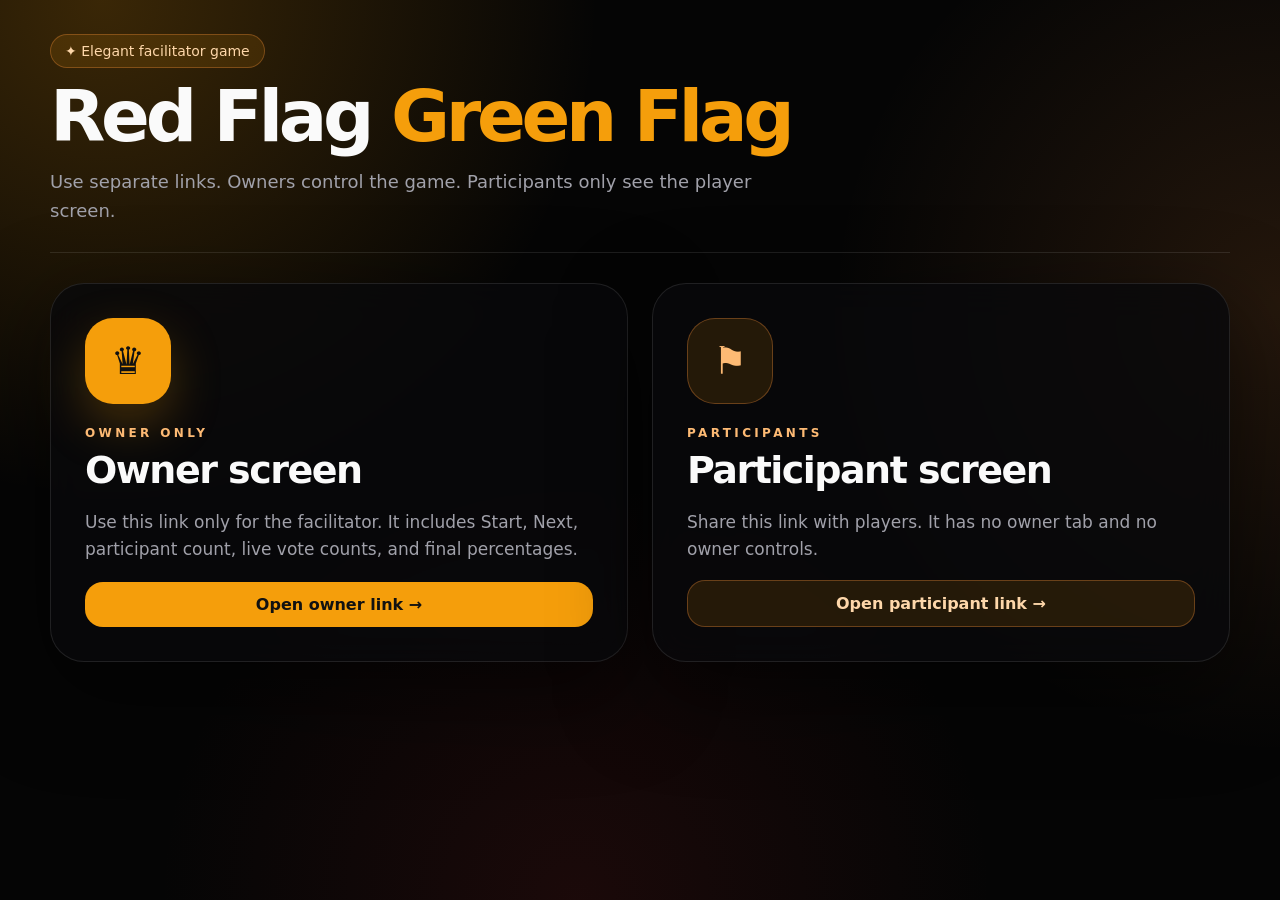
==== commit 180c54d6: "Add files via upload" ====
--- a/index.html
+++ b/index.html
@@ -13,7 +13,7 @@
       <div>
         <div class="eyebrow">✦ Elegant facilitator game</div>
         <h1>Red Flag <span>Green Flag</span></h1>
-        <p class="subtitle">Choose the correct link. Owners control the flow. Participants only see the player screen.</p>
+        <p class="subtitle">Use separate links. Owners control the game. Participants only see the player screen.</p>
       </div>
     </header>
 
@@ -23,7 +23,7 @@
           <div class="icon-tile play-tile">♛</div>
           <div class="label">Owner only</div>
           <h2>Owner screen</h2>
-          <p>Use this link only for the facilitator. It includes Start, Next, live vote counts, participant count, and final percentages.</p>
+          <p>Use this link only for the facilitator. It includes Start, Next, participant count, live vote counts, and final percentages.</p>
         </div>
         <a class="nav-link primary" href="owner.html">Open owner link →</a>
       </article>
@@ -33,7 +33,7 @@
           <div class="icon-tile">⚑</div>
           <div class="label">Participants</div>
           <h2>Participant screen</h2>
-          <p>Share this link with players. They will not see the owner controls or owner navigation.</p>
+          <p>Share this link with players. It has no owner tab and no owner controls.</p>
         </div>
         <a class="nav-link" href="participant.html">Open participant link →</a>
       </article>
--- a/styles.css
+++ b/styles.css
@@ -1,125 +1,404 @@
+/* Red Flag Green Flag - Elegant black + royal orange theme */
 :root {
   --black: #050505;
-  --black-2: #0b0b0f;
-  --border: rgba(255,255,255,0.10);
+  --panel: rgba(9, 9, 11, 0.82);
+  --panel-2: rgba(24, 24, 27, 0.72);
+  --border: rgba(255, 255, 255, 0.10);
   --muted: #a1a1aa;
   --text: #fafafa;
   --orange: #f59e0b;
-  --orange-2: #fb923c;
+  --orange-soft: rgba(245, 158, 11, 0.12);
+  --orange-border: rgba(251, 146, 60, 0.32);
   --red: #ef4444;
   --green: #10b981;
-  --shadow: 0 30px 90px rgba(0,0,0,.55);
+  --shadow: 0 30px 90px rgba(0, 0, 0, 0.55);
   font-family: Inter, ui-sans-serif, system-ui, -apple-system, BlinkMacSystemFont, "Segoe UI", sans-serif;
 }
+
 * { box-sizing: border-box; }
+
 body {
   margin: 0;
   min-height: 100vh;
   color: var(--text);
   background:
-    radial-gradient(circle at 8% 0%, rgba(245, 158, 11, .22), transparent 32rem),
-    radial-gradient(circle at 100% 34%, rgba(251, 146, 60, .13), transparent 28rem),
-    radial-gradient(circle at 40% 100%, rgba(127, 29, 29, .18), transparent 26rem),
+    radial-gradient(circle at 8% 0%, rgba(245, 158, 11, 0.22), transparent 31rem),
+    radial-gradient(circle at 100% 34%, rgba(251, 146, 60, 0.13), transparent 28rem),
+    radial-gradient(circle at 45% 100%, rgba(127, 29, 29, 0.18), transparent 26rem),
     var(--black);
   overflow-x: hidden;
 }
+
 a { color: inherit; }
-.shell { width: min(1180px, calc(100% - 32px)); margin: 0 auto; padding: 34px 0; }
+button, input { font: inherit; }
+
+.shell {
+  width: min(1180px, calc(100% - 32px));
+  margin: 0 auto;
+  padding: 34px 0;
+}
+
 .header {
-  display: flex; align-items: center; justify-content: space-between; gap: 24px;
-  padding-bottom: 26px; border-bottom: 1px solid var(--border);
-}
+  display: flex;
+  align-items: center;
+  justify-content: space-between;
+  gap: 24px;
+  padding-bottom: 26px;
+  border-bottom: 1px solid var(--border);
+}
+
 .eyebrow {
-  display: inline-flex; align-items: center; gap: 8px; border: 1px solid rgba(251,146,60,.32);
-  background: rgba(245,158,11,.10); color: #fed7aa; padding: 8px 14px; border-radius: 999px;
-  font-size: 14px; margin-bottom: 14px;
-}
-h1 { margin: 0; font-size: clamp(38px, 6vw, 72px); line-height: .95; letter-spacing: -0.06em; }
+  display: inline-flex;
+  align-items: center;
+  gap: 8px;
+  border: 1px solid var(--orange-border);
+  background: var(--orange-soft);
+  color: #fed7aa;
+  padding: 8px 14px;
+  border-radius: 999px;
+  font-size: 14px;
+  margin-bottom: 14px;
+}
+
+h1 {
+  margin: 0;
+  font-size: clamp(38px, 6vw, 72px);
+  line-height: .95;
+  letter-spacing: -0.06em;
+}
+
 h1 span, .orange { color: var(--orange); }
-.subtitle { max-width: 710px; color: var(--muted); font-size: 18px; line-height: 1.6; margin: 18px 0 0; }
-.nav-card { display: flex; gap: 10px; flex-wrap: wrap; justify-content: flex-end; }
-.nav-link, button.nav-link {
-  border: 1px solid rgba(251,146,60,.28); color: #fed7aa; text-decoration: none;
-  background: rgba(245,158,11,.09); padding: 13px 18px; border-radius: 18px;
-  font-weight: 900; cursor: pointer; transition: .2s ease;
-}
-.nav-link.primary { background: var(--orange); color: #111; border: 0; }
-.nav-link:hover { transform: translateY(-1px); background: var(--orange); color: #111; }
-.grid { display: grid; grid-template-columns: 1.1fr .86fr; gap: 24px; padding-top: 30px; }
-.home-grid { display: grid; grid-template-columns: 1fr 1fr; gap: 24px; padding-top: 30px; }
+
+.subtitle {
+  max-width: 730px;
+  color: var(--muted);
+  font-size: 18px;
+  line-height: 1.6;
+  margin: 18px 0 0;
+}
+
+.nav-card {
+  display: flex;
+  gap: 10px;
+  flex-wrap: wrap;
+  justify-content: flex-end;
+}
+
+.nav-link {
+  display: inline-flex;
+  justify-content: center;
+  text-decoration: none;
+  border: 1px solid var(--orange-border);
+  color: #fed7aa;
+  background: var(--orange-soft);
+  padding: 13px 18px;
+  border-radius: 18px;
+  font-weight: 900;
+  transition: 0.2s ease;
+}
+
+.nav-link.primary {
+  background: var(--orange);
+  color: #111;
+  border: 0;
+}
+
+.nav-link:hover {
+  transform: translateY(-1px);
+  background: var(--orange);
+  color: #111;
+}
+
+.grid {
+  display: grid;
+  grid-template-columns: 1.1fr 0.86fr;
+  gap: 24px;
+  padding-top: 30px;
+}
+
+.home-grid {
+  display: grid;
+  grid-template-columns: 1fr 1fr;
+  gap: 24px;
+  padding-top: 30px;
+}
+
 .panel, .side, .home-card {
-  border: 1px solid var(--border); background: rgba(9,9,11,.78); backdrop-filter: blur(18px);
-  border-radius: 34px; box-shadow: var(--shadow); padding: clamp(22px, 3vw, 34px);
-}
-.home-card { min-height: 280px; display: flex; flex-direction: column; justify-content: space-between; }
-.home-card h2 { font-size: 38px; }
-.panel-top { display: flex; align-items: center; justify-content: space-between; gap: 16px; margin-bottom: 24px; }
-.label { text-transform: uppercase; letter-spacing: .28em; color: #fdba74; font-size: 12px; font-weight: 800; }
-h2 { margin: 8px 0 0; font-size: 34px; letter-spacing: -.04em; }
-.count-box { border: 1px solid rgba(251,146,60,.25); background: rgba(245,158,11,.10); border-radius: 20px; padding: 13px 18px; text-align: right; min-width: 130px; }
-.count-box small { color:#fed7aa; font-size:12px; }
-.count-box strong { display:block; color:#fdba74; font-size:36px; line-height:1; margin-top:5px; }
-.stage { min-height: 405px; border: 1px solid var(--border); background: linear-gradient(135deg, rgba(39,39,42,.98), rgba(0,0,0,.95)); border-radius: 28px; padding: 28px; }
-.center { display:flex; flex-direction:column; align-items:center; justify-content:center; text-align:center; }
-.icon-tile { width: 86px; height: 86px; border-radius: 28px; display:grid; place-items:center; background: rgba(245,158,11,.13); border:1px solid rgba(251,146,60,.28); color:#fdba74; font-size: 38px; margin-bottom: 22px; }
-.play-tile { background: var(--orange); color: #111; border: 0; box-shadow: 0 20px 50px rgba(245,158,11,.25); }
-.stage h3 { margin: 0; font-size: clamp(30px, 4vw, 48px); letter-spacing: -.05em; }
-.stage p, .home-card p { color: var(--muted); line-height: 1.6; font-size: 17px; }
-button { font: inherit; }
-.primary-btn, .ghost-btn { width: 100%; display:inline-flex; align-items:center; justify-content:center; gap:10px; cursor:pointer; border-radius:20px; padding: 17px 22px; font-weight: 900; font-size:18px; transition:.2s ease; }
-.primary-btn { background: var(--orange); color:#111; border:0; margin-top: 30px; }
-.primary-btn:hover { background:#fbbf24; transform: translateY(-1px); box-shadow: 0 20px 50px rgba(245,158,11,.25); }
-.ghost-btn { margin-top: 22px; background: rgba(245,158,11,.09); color:#fed7aa; border:1px solid rgba(251,146,60,.34); }
-.ghost-btn:hover { background: var(--orange); color:#111; }
-.round-row { display:flex; align-items:center; justify-content:space-between; gap:12px; margin-bottom:18px; }
-.pill { border-radius:999px; background: rgba(255,255,255,.08); color:#d4d4d8; padding: 9px 14px; font-size:14px; }
-.pill.orange { border:1px solid rgba(251,146,60,.28); background:rgba(245,158,11,.09); color:#fed7aa; }
-.statement { border:1px solid rgba(251,146,60,.20); background:#030303; border-radius:26px; padding:26px; box-shadow: inset 0 1px 30px rgba(245,158,11,.06); }
-.statement h3 { margin-top: 12px; font-size: clamp(25px, 3vw, 36px); line-height:1.15; }
-.vote-grid { display:grid; grid-template-columns: 1fr 1fr; gap:16px; margin-top: 20px; }
-.flag-btn, .metric, .result-card, .info-row, .join-card, .share-box { border:1px solid var(--border); background: rgba(255,255,255,.035); border-radius:24px; padding:20px; }
-.flag-btn { text-align:left; color:white; cursor:pointer; transition:.2s ease; min-height:170px; }
-.flag-btn:hover:not(:disabled) { border-color:rgba(251,146,60,.45); background:rgba(245,158,11,.10); transform: translateY(-2px); }
-.flag-btn:disabled { cursor:not-allowed; opacity:.76; }
-.flag-btn.selected-red { border-color: rgba(248,113,113,.65); background: rgba(239,68,68,.18); box-shadow:0 20px 50px rgba(127,29,29,.22); opacity:1; }
-.flag-btn.selected-green { border-color: rgba(52,211,153,.65); background: rgba(16,185,129,.18); box-shadow:0 20px 50px rgba(6,95,70,.22); opacity:1; }
-.flag-icon { width:55px; height:55px; display:grid; place-items:center; border-radius:18px; margin-bottom:16px; font-size:27px; }
-.red .flag-icon { color:#fca5a5; background:rgba(239,68,68,.14); }
-.green .flag-icon { color:#6ee7b7; background:rgba(16,185,129,.14); }
-.flag-btn strong { display:block; font-size:25px; }
-.flag-btn small { display:block; color: var(--muted); margin-top:8px; line-height:1.5; }
-.bar { height:12px; background:rgba(255,255,255,.10); border-radius:999px; overflow:hidden; margin-top:12px; }
-.bar div { height:100%; border-radius:999px; transition: width .25s ease; }
-.bar .red-fill { background:var(--red); }
-.bar .green-fill { background:var(--green); }
-.metric-top { display:flex; justify-content:space-between; align-items:center; font-weight:800; }
-.metric-top strong { font-size:29px; }
+  border: 1px solid var(--border);
+  background: var(--panel);
+  backdrop-filter: blur(18px);
+  border-radius: 34px;
+  box-shadow: var(--shadow);
+  padding: clamp(22px, 3vw, 34px);
+}
+
+.home-card {
+  min-height: 285px;
+  display: flex;
+  flex-direction: column;
+  justify-content: space-between;
+}
+
+.home-card h2 {
+  margin: 8px 0 0;
+  font-size: 38px;
+  letter-spacing: -0.04em;
+}
+
+.home-card p, .stage p, .note {
+  color: var(--muted);
+  line-height: 1.6;
+  font-size: 17px;
+}
+
+.panel-top {
+  display: flex;
+  align-items: center;
+  justify-content: space-between;
+  gap: 16px;
+  margin-bottom: 24px;
+}
+
+.label {
+  text-transform: uppercase;
+  letter-spacing: .28em;
+  color: #fdba74;
+  font-size: 12px;
+  font-weight: 800;
+}
+
+h2 {
+  margin: 8px 0 0;
+  font-size: 34px;
+  letter-spacing: -0.04em;
+}
+
+.count-box {
+  border: 1px solid rgba(251,146,60,.25);
+  background: var(--orange-soft);
+  border-radius: 20px;
+  padding: 13px 18px;
+  text-align: right;
+  min-width: 130px;
+}
+
+.count-box small { color: #fed7aa; font-size: 12px; }
+.count-box strong { display: block; color: #fdba74; font-size: 36px; line-height: 1; margin-top: 5px; }
+
+.stage {
+  min-height: 405px;
+  border: 1px solid var(--border);
+  background: linear-gradient(135deg, rgba(39,39,42,.98), rgba(0,0,0,.95));
+  border-radius: 28px;
+  padding: 28px;
+}
+
+.center {
+  display: flex;
+  flex-direction: column;
+  align-items: center;
+  justify-content: center;
+  text-align: center;
+}
+
+.icon-tile {
+  width: 86px;
+  height: 86px;
+  border-radius: 28px;
+  display: grid;
+  place-items: center;
+  background: var(--orange-soft);
+  border: 1px solid var(--orange-border);
+  color: #fdba74;
+  font-size: 38px;
+  margin-bottom: 22px;
+}
+
+.play-tile {
+  background: var(--orange);
+  color: #111;
+  border: 0;
+  box-shadow: 0 20px 50px rgba(245,158,11,.25);
+}
+
+.stage h3 {
+  margin: 0;
+  font-size: clamp(30px, 4vw, 48px);
+  letter-spacing: -0.05em;
+}
+
+.primary-btn, .ghost-btn {
+  width: 100%;
+  display: inline-flex;
+  align-items: center;
+  justify-content: center;
+  gap: 10px;
+  cursor: pointer;
+  border-radius: 20px;
+  padding: 17px 22px;
+  font-weight: 900;
+  font-size: 18px;
+  transition: 0.2s ease;
+}
+
+.primary-btn {
+  background: var(--orange);
+  color: #111;
+  border: 0;
+  margin-top: 30px;
+}
+
+.primary-btn:hover {
+  background: #fbbf24;
+  transform: translateY(-1px);
+  box-shadow: 0 20px 50px rgba(245,158,11,.25);
+}
+
+.ghost-btn {
+  margin-top: 22px;
+  background: var(--orange-soft);
+  color: #fed7aa;
+  border: 1px solid var(--orange-border);
+}
+
+.ghost-btn:hover { background: var(--orange); color: #111; }
+
+.round-row {
+  display: flex;
+  align-items: center;
+  justify-content: space-between;
+  gap: 12px;
+  margin-bottom: 18px;
+}
+
+.pill {
+  border-radius: 999px;
+  background: rgba(255,255,255,.08);
+  color: #d4d4d8;
+  padding: 9px 14px;
+  font-size: 14px;
+}
+
+.pill.orange {
+  border: 1px solid var(--orange-border);
+  background: var(--orange-soft);
+  color: #fed7aa;
+}
+
+.statement {
+  border: 1px solid rgba(251,146,60,.20);
+  background: #030303;
+  border-radius: 26px;
+  padding: 26px;
+  box-shadow: inset 0 1px 30px rgba(245,158,11,.06);
+}
+
+.statement h3 {
+  margin-top: 12px;
+  font-size: clamp(25px, 3vw, 36px);
+  line-height: 1.15;
+}
+
+.vote-grid, .result-grid {
+  display: grid;
+  grid-template-columns: 1fr 1fr;
+  gap: 16px;
+  margin-top: 20px;
+}
+
+.flag-btn, .metric, .result-card, .info-row, .join-card, .share-box, .config-warning {
+  border: 1px solid var(--border);
+  background: rgba(255,255,255,.035);
+  border-radius: 24px;
+  padding: 20px;
+}
+
+.flag-btn {
+  text-align: left;
+  color: white;
+  cursor: pointer;
+  transition: .2s ease;
+  min-height: 170px;
+}
+
+.flag-btn:hover:not(:disabled) {
+  border-color: rgba(251,146,60,.45);
+  background: var(--orange-soft);
+  transform: translateY(-2px);
+}
+
+.flag-btn:disabled { cursor: not-allowed; opacity: .72; }
+.flag-btn.selected-red { border-color: rgba(248,113,113,.65); background: rgba(239,68,68,.18); box-shadow: 0 20px 50px rgba(127,29,29,.22); opacity: 1; }
+.flag-btn.selected-green { border-color: rgba(52,211,153,.65); background: rgba(16,185,129,.18); box-shadow: 0 20px 50px rgba(6,95,70,.22); opacity: 1; }
+
+.flag-icon {
+  width: 55px;
+  height: 55px;
+  display: grid;
+  place-items: center;
+  border-radius: 18px;
+  margin-bottom: 16px;
+  font-size: 27px;
+}
+
+.red .flag-icon { color: #fca5a5; background: rgba(239,68,68,.14); }
+.green .flag-icon { color: #6ee7b7; background: rgba(16,185,129,.14); }
+.flag-btn strong { display: block; font-size: 25px; }
+.flag-btn small { display: block; color: var(--muted); margin-top: 8px; line-height: 1.5; }
+
+.bar { height: 12px; background: rgba(255,255,255,.10); border-radius: 999px; overflow: hidden; margin-top: 12px; }
+.bar div { height: 100%; border-radius: 999px; transition: width .25s ease; }
+.bar .red-fill { background: var(--red); }
+.bar .green-fill { background: var(--green); }
+.metric-top { display: flex; justify-content: space-between; align-items: center; font-weight: 800; }
+.metric-top strong { font-size: 29px; }
+
 .join-card { margin-bottom: 22px; }
-.join-card label { display:block; color:var(--muted); font-size:14px; margin-bottom:9px; }
-.join-row { display:flex; gap:10px; }
-input { min-width: 0; flex:1; border-radius:18px; border:1px solid var(--border); outline:0; color:white; background:black; padding:14px 16px; font:inherit; }
+.join-card label { display: block; color: var(--muted); font-size: 14px; margin-bottom: 9px; }
+.join-row { display: flex; gap: 10px; }
+input {
+  min-width: 0;
+  flex: 1;
+  border-radius: 18px;
+  border: 1px solid var(--border);
+  outline: 0;
+  color: white;
+  background: black;
+  padding: 14px 16px;
+}
 input:focus { border-color: rgba(251,146,60,.45); box-shadow: 0 0 0 4px rgba(245,158,11,.15); }
-.join-row button { border:0; border-radius:18px; background:var(--orange); color:#111; font-weight:900; padding:0 18px; cursor:pointer; }
-.notice { margin-top:18px; border:1px solid rgba(251,146,60,.20); background:rgba(245,158,11,.10); color:#ffedd5; padding:14px; border-radius:20px; text-align:center; }
-.result-grid { display:grid; grid-template-columns: 1fr 1fr; gap:18px; margin-top:26px; }
-.result-card.red { border-color:rgba(248,113,113,.22); background:rgba(239,68,68,.10); }
-.result-card.green { border-color:rgba(52,211,153,.22); background:rgba(16,185,129,.10); }
-.percent { font-size: clamp(52px, 7vw, 82px); line-height:1; font-weight:1000; letter-spacing:-.08em; margin:12px 0; }
-.red .percent { color:#fca5a5; }
-.green .percent { color:#6ee7b7; }
+.join-row button { border: 0; border-radius: 18px; background: var(--orange); color: #111; font-weight: 900; padding: 0 18px; cursor: pointer; }
+
+.notice, .config-warning {
+  margin-top: 18px;
+  border: 1px solid rgba(251,146,60,.20);
+  background: var(--orange-soft);
+  color: #ffedd5;
+  padding: 14px;
+  border-radius: 20px;
+  text-align: center;
+}
+
+.result-card.red { border-color: rgba(248,113,113,.22); background: rgba(239,68,68,.10); }
+.result-card.green { border-color: rgba(52,211,153,.22); background: rgba(16,185,129,.10); }
+.percent { font-size: clamp(52px, 7vw, 82px); line-height: 1; font-weight: 1000; letter-spacing: -0.08em; margin: 12px 0; }
+.red .percent { color: #fca5a5; }
+.green .percent { color: #6ee7b7; }
+
+.side-title { display: flex; gap: 14px; align-items: center; margin-bottom: 22px; }
 .side h3 { margin: 0; font-size: 22px; }
-.side-title { display:flex; gap:14px; align-items:center; margin-bottom:22px; }
-.side-icon { width:52px; height:52px; border-radius:18px; display:grid; place-items:center; color:#fdba74; background:rgba(245,158,11,.13); }
-.info { display:grid; gap:13px; }
-.info-row { display:flex; justify-content:space-between; gap:14px; align-items:center; padding:16px 18px; background:rgba(0,0,0,.30); }
-.info-row span:first-child { color:#8b8b94; }
-.info-row span:last-child { font-weight:900; }
-.note, .share-box { margin-top:24px; border:1px solid rgba(251,146,60,.20); background:rgba(0,0,0,.35); color:var(--muted); line-height:1.6; font-size:14px; }
-.share-box code { display:block; margin-top:10px; color:#fed7aa; overflow-wrap:anywhere; }
-.hidden { display:none !important; }
+.side-icon { width: 52px; height: 52px; border-radius: 18px; display: grid; place-items: center; color: #fdba74; background: var(--orange-soft); }
+.info { display: grid; gap: 13px; }
+.info-row { display: flex; justify-content: space-between; gap: 14px; align-items: center; padding: 16px 18px; background: rgba(0,0,0,.30); }
+.info-row span:first-child { color: #8b8b94; }
+.info-row span:last-child { font-weight: 900; }
+.note, .share-box { margin-top: 24px; border: 1px solid var(--orange-border); background: rgba(0,0,0,.35); }
+.share-box code { display: block; margin-top: 10px; color: #fed7aa; overflow-wrap: anywhere; }
+.hidden { display: none !important; }
+
 @media (max-width: 900px) {
-  .header, .grid, .home-grid { grid-template-columns: 1fr; display:grid; }
+  .header, .grid, .home-grid { grid-template-columns: 1fr; display: grid; }
   .nav-card { justify-content: flex-start; }
-  .vote-grid, .result-grid { grid-template-columns:1fr; }
-  .round-row { flex-direction:column; align-items:flex-start; }
-}
+  .vote-grid, .result-grid { grid-template-columns: 1fr; }
+  .round-row { flex-direction: column; align-items: flex-start; }
+}
